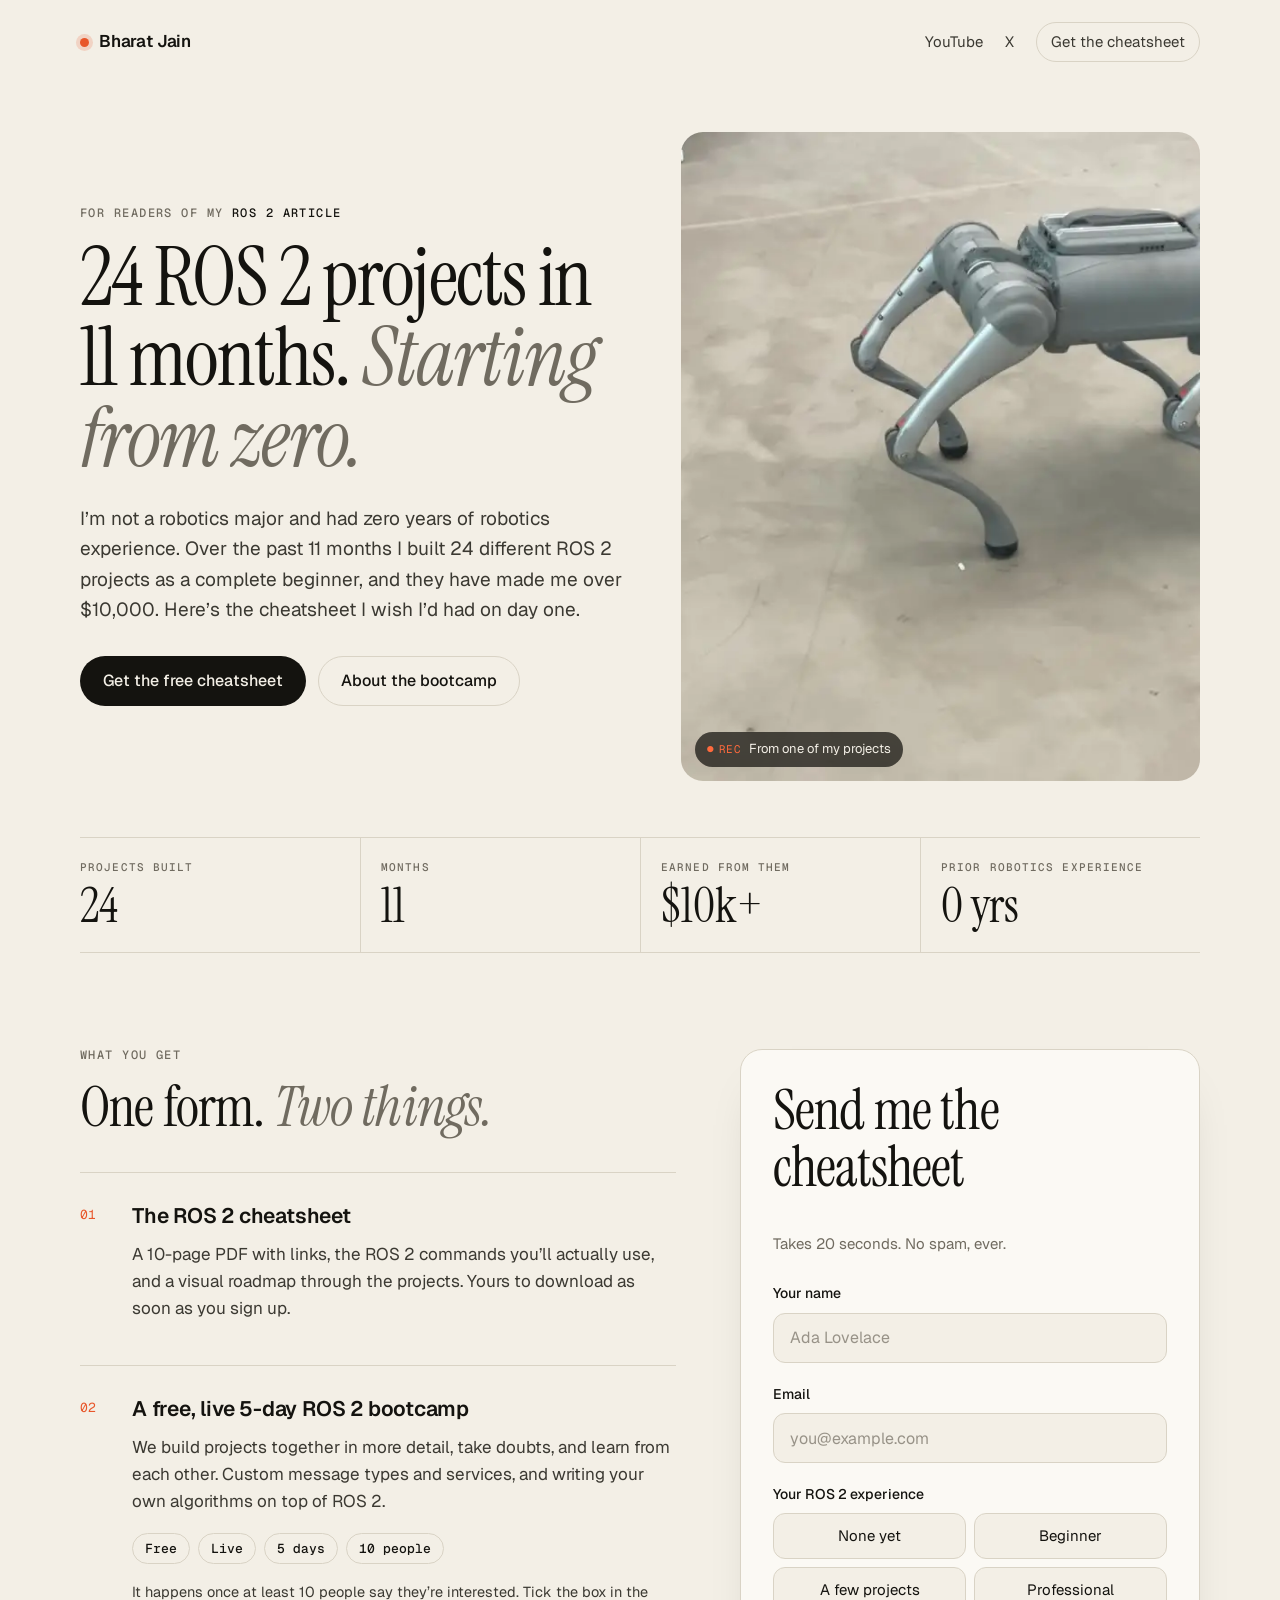
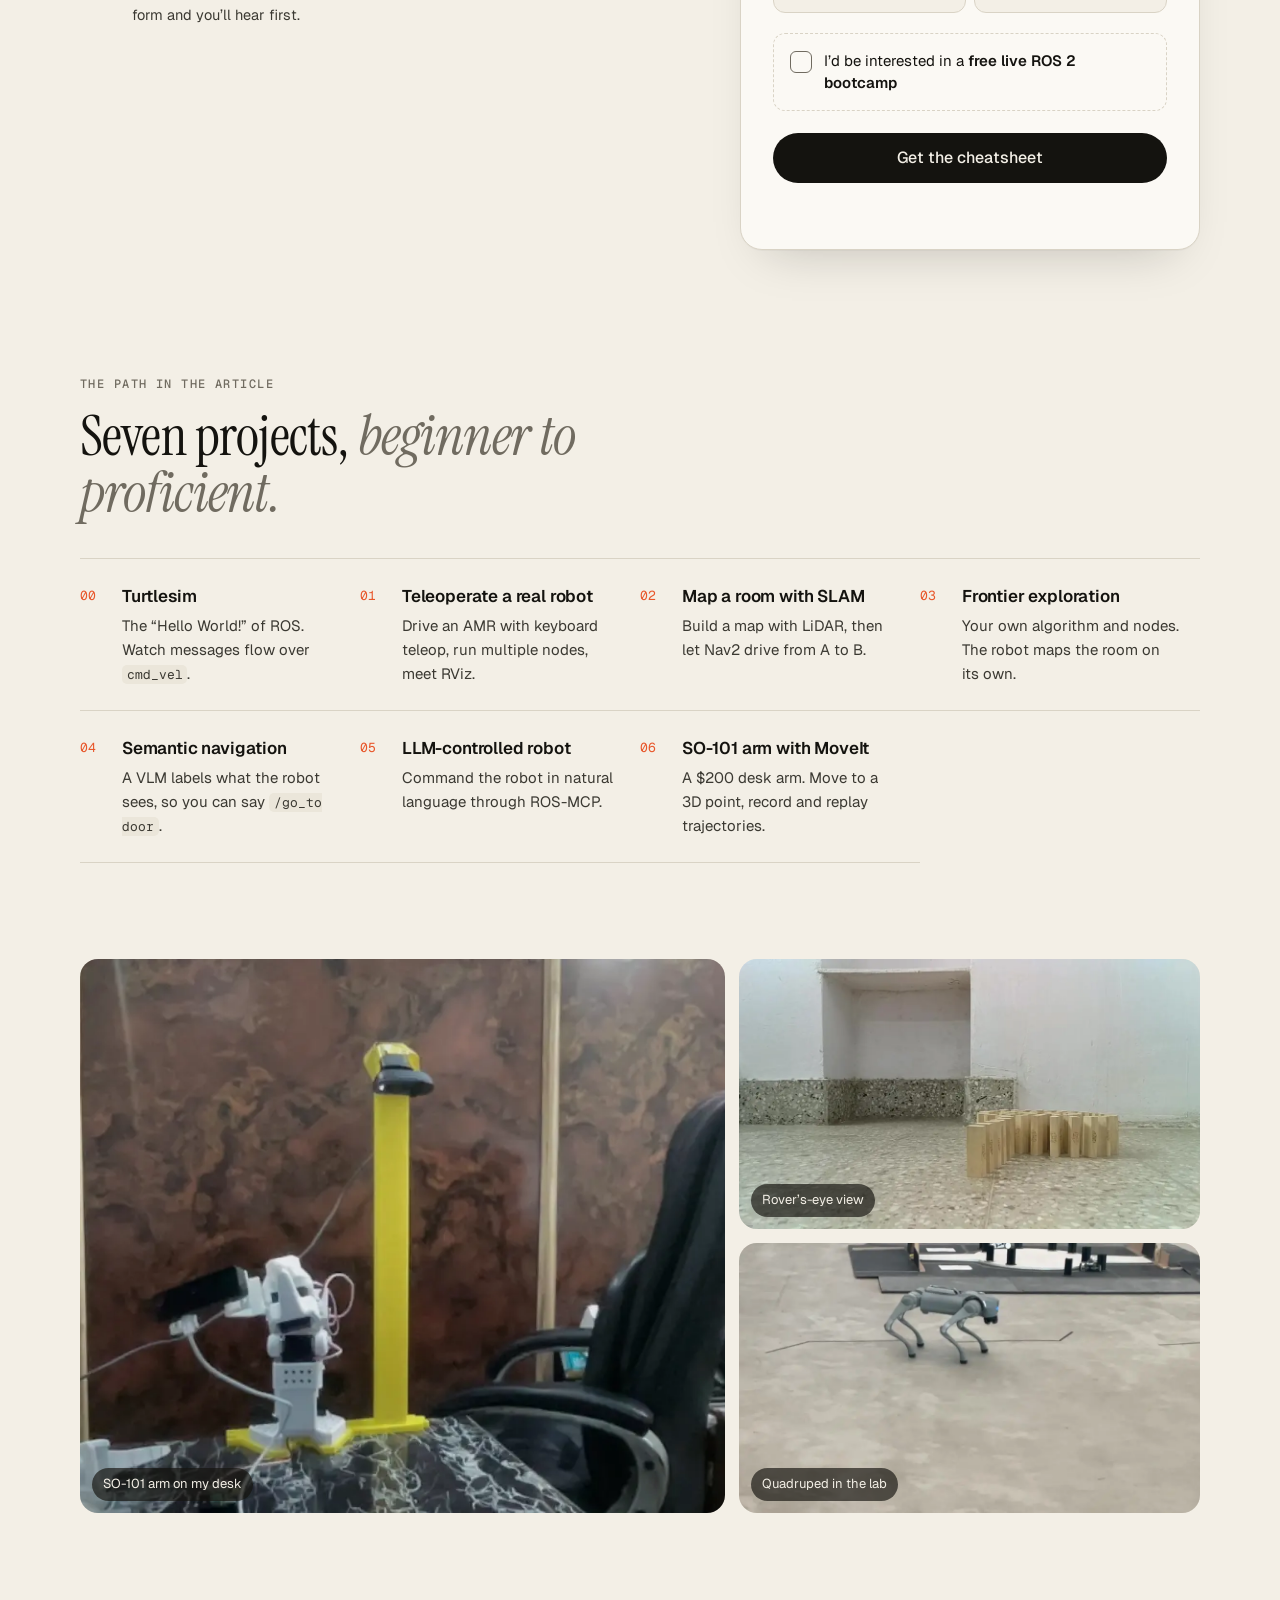
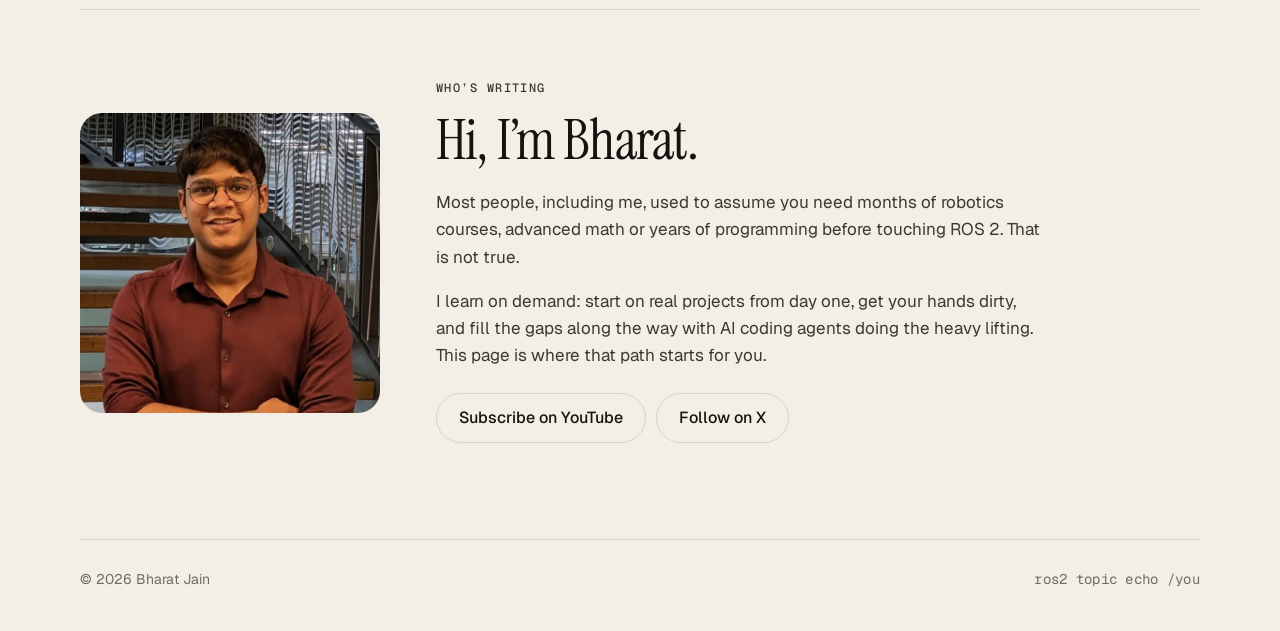
==== index.html @ 0bbcbe0a "ROS 2 landing page: cheatsheet download and bootcamp interest form Co-Authored-By: Claude Opus 5.5 (" ====
<!doctype html>
<html lang="en">
<head>
  <meta charset="utf-8">
  <meta name="viewport" content="width=device-width, initial-scale=1">
  <title>ROS 2 from Zero · Bharat Jain</title>
  <meta name="description" content="24 ROS 2 projects in 11 months, starting as a complete beginner. Get the free ROS 2 cheatsheet and join the interest list for a free, live 5-day ROS 2 bootcamp.">
  <meta name="theme-color" content="#f3efe6">
  <meta property="og:title" content="ROS 2 from Zero · Free cheatsheet and live bootcamp">
  <meta property="og:description" content="The ROS 2 cheatsheet with links, commands and a visual roadmap, plus a free live 5-day bootcamp for 10 people.">
  <meta property="og:image" content="assets/media/hero-poster.webp">
  <meta property="og:type" content="website">
  <meta name="twitter:card" content="summary_large_image">
  <link rel="icon" href="data:image/svg+xml,%3Csvg xmlns='http://www.w3.org/2000/svg' viewBox='0 0 32 32'%3E%3Crect width='32' height='32' rx='7' fill='%2314130f'/%3E%3Ccircle cx='10' cy='16' r='3' fill='%23e8562a'/%3E%3Ccircle cx='22' cy='10' r='3' fill='%23f3efe6'/%3E%3Ccircle cx='22' cy='22' r='3' fill='%23f3efe6'/%3E%3Cpath d='M12.6 14.6 19.4 11.4M12.6 17.4l6.8 3.2' stroke='%23f3efe6' stroke-width='1.6'/%3E%3C/svg%3E">
  <link rel="preconnect" href="https://fonts.googleapis.com">
  <link rel="preconnect" href="https://fonts.gstatic.com" crossorigin>
  <link href="https://fonts.googleapis.com/css2?family=Geist:wght@400;500;600&family=Geist+Mono:wght@400;500&family=Instrument+Serif:ital@0;1&display=swap" rel="stylesheet">
  <link rel="stylesheet" href="styles.css">
</head>
<body>
  <a class="skip" href="#form">Skip to the signup form</a>

  <header class="topbar wrap">
    <a class="brand" href="#top" aria-label="Back to top">
      <span class="brand-dot" aria-hidden="true"></span>Bharat Jain
    </a>
    <nav class="topnav" aria-label="Social">
      <!-- EDIT: replace with your YouTube channel URL -->
      <a href="https://www.youtube.com/@YOUR_CHANNEL?sub_confirmation=1" target="_blank" rel="noopener">YouTube</a>
      <a href="https://x.com/BharatJain8873" target="_blank" rel="noopener">X</a>
      <a class="topnav-cta" href="#form">Get the cheatsheet</a>
    </nav>
  </header>

  <main id="top">
    <!-- ───────────── Hero ───────────── -->
    <section class="hero wrap">
      <div class="hero-copy">
        <p class="eyebrow">For readers of my <em>ROS 2 article</em></p>
        <h1>24 ROS&nbsp;2 projects in 11&nbsp;months. <span class="ital">Starting from zero.</span></h1>
        <p class="lede">
          I’m not a robotics major and had zero years of robotics experience.
          Over the past 11 months I built 24 different ROS&nbsp;2 projects as a complete beginner,
          and they have made me over $10,000. Here’s the cheatsheet I wish I’d had on day one.
        </p>
        <div class="hero-actions">
          <a class="btn btn-primary" href="#form">Get the free cheatsheet</a>
          <a class="btn btn-ghost" href="#bootcamp">About the bootcamp</a>
        </div>
      </div>

      <figure class="hero-media">
        <video class="hero-video" autoplay muted loop playsinline preload="metadata"
               poster="assets/media/hero-poster.webp" aria-label="A quadruped robot walking across a lab floor">
          <source src="assets/media/hero-loop.mp4" type="video/mp4">
        </video>
        <figcaption><span class="mono">REC</span> From one of my projects</figcaption>
      </figure>
    </section>

    <!-- ───────────── Numbers ───────────── -->
    <section class="stats wrap" aria-label="At a glance">
      <dl>
        <div><dt>Projects built</dt><dd>24</dd></div>
        <div><dt>Months</dt><dd>11</dd></div>
        <div><dt>Earned from them</dt><dd>$10k+</dd></div>
        <div><dt>Prior robotics experience</dt><dd>0 yrs</dd></div>
      </dl>
    </section>

    <!-- ───────────── Offer + form ───────────── -->
    <section class="offer wrap" id="signup">
      <div class="offer-copy">
        <p class="eyebrow">What you get</p>
        <h2>One form. <span class="ital">Two things.</span></h2>

        <article class="perk">
          <span class="perk-num mono">01</span>
          <div>
            <h3>The ROS&nbsp;2 cheatsheet</h3>
            <p>A 10-page PDF with links, the ROS&nbsp;2 commands you’ll actually use, and a visual roadmap through the projects. Yours to download as soon as you sign up.</p>
          </div>
        </article>

        <article class="perk" id="bootcamp">
          <span class="perk-num mono">02</span>
          <div>
            <h3>A free, live 5-day ROS&nbsp;2 bootcamp</h3>
            <p>We build projects together in more detail, take doubts, and learn from each other. Custom message types and services, and writing your own algorithms on top of ROS&nbsp;2.</p>
            <ul class="facts" aria-label="Bootcamp details">
              <li>Free</li><li>Live</li><li>5 days</li><li>10 people</li>
            </ul>
            <p class="fine">It happens once at least 10 people say they’re interested. Tick the box in the form and you’ll hear first.</p>
          </div>
        </article>
      </div>

      <div class="card" id="form" aria-live="polite">
        <form id="signup-form" class="form" novalidate>
          <div class="form-head">
            <h2 class="card-title">Send me the cheatsheet</h2>
            <p class="card-sub">Takes 20 seconds. No spam, ever.</p>
          </div>

          <div class="field">
            <label for="name">Your name</label>
            <input id="name" name="name" type="text" autocomplete="name" required maxlength="100" placeholder="Ada Lovelace">
            <p class="err" id="name-err" hidden></p>
          </div>

          <div class="field">
            <label for="email">Email</label>
            <input id="email" name="email" type="email" autocomplete="email" inputmode="email" required maxlength="254" placeholder="you@example.com">
            <p class="err" id="email-err" hidden></p>
          </div>

          <fieldset class="field">
            <legend>Your ROS&nbsp;2 experience</legend>
            <div class="chips">
              <label class="chip"><input type="radio" name="experience" value="none" required><span>None yet</span></label>
              <label class="chip"><input type="radio" name="experience" value="beginner"><span>Beginner</span></label>
              <label class="chip"><input type="radio" name="experience" value="few_projects"><span>A few projects</span></label>
              <label class="chip"><input type="radio" name="experience" value="professional"><span>Professional</span></label>
            </div>
            <p class="err" id="experience-err" hidden></p>
          </fieldset>

          <label class="check">
            <input type="checkbox" name="bootcamp" id="bootcamp-check">
            <span class="box" aria-hidden="true"></span>
            <span>I’d be interested in a <strong>free live ROS&nbsp;2 bootcamp</strong></span>
          </label>

          <!-- Honeypot: humans never see this field. Bots that fill it are dropped. -->
          <div class="hp" aria-hidden="true">
            <label for="website">Website</label>
            <input id="website" name="website" type="text" tabindex="-1" autocomplete="off">
          </div>

          <button class="btn btn-primary btn-block" type="submit">
            <span class="btn-label">Get the cheatsheet</span>
            <span class="spinner" aria-hidden="true"></span>
          </button>
          <p class="form-status" id="form-status" role="status"></p>
        </form>

        <div class="success" id="success" hidden tabindex="-1">
          <p class="eyebrow">Done</p>
          <h2 class="card-title" id="success-title">You’re in.</h2>
          <p class="card-sub" id="success-text">Your cheatsheet is ready below.</p>
          <a class="btn btn-primary btn-block" href="assets/ros2-cheatsheet.pdf" download>Download the cheatsheet (PDF)</a>
          <p class="fine" id="success-bootcamp" hidden>We’ll let you know when the bootcamp happens. It runs once 10 people are in.</p>
        </div>
      </div>
    </section>

    <!-- ───────────── Roadmap ───────────── -->
    <section class="roadmap wrap" aria-labelledby="roadmap-title">
      <div class="section-head">
        <p class="eyebrow">The path in the article</p>
        <h2 id="roadmap-title">Seven projects, <span class="ital">beginner to proficient.</span></h2>
      </div>
      <ol class="steps">
        <li><span class="mono">00</span><div><h3>Turtlesim</h3><p>The “Hello World!” of ROS. Watch messages flow over <code>cmd_vel</code>.</p></div></li>
        <li><span class="mono">01</span><div><h3>Teleoperate a real robot</h3><p>Drive an AMR with keyboard teleop, run multiple nodes, meet RViz.</p></div></li>
        <li><span class="mono">02</span><div><h3>Map a room with SLAM</h3><p>Build a map with LiDAR, then let Nav2 drive from A to B.</p></div></li>
        <li><span class="mono">03</span><div><h3>Frontier exploration</h3><p>Your own algorithm and nodes. The robot maps the room on its own.</p></div></li>
        <li><span class="mono">04</span><div><h3>Semantic navigation</h3><p>A VLM labels what the robot sees, so you can say <code>/go_to door</code>.</p></div></li>
        <li><span class="mono">05</span><div><h3>LLM-controlled robot</h3><p>Command the robot in natural language through ROS-MCP.</p></div></li>
        <li><span class="mono">06</span><div><h3>SO-101 arm with MoveIt</h3><p>A $200 desk arm. Move to a 3D point, record and replay trajectories.</p></div></li>
      </ol>
    </section>

    <!-- ───────────── Gallery ───────────── -->
    <section class="gallery wrap" aria-label="From my projects">
      <figure class="g-tall">
        <img src="assets/media/so101-arm.webp" alt="An SO-101 robotic arm on a desk with a camera mounted on a yellow stand" loading="lazy" width="1000" height="667">
        <figcaption>SO-101 arm on my desk</figcaption>
      </figure>
      <figure>
        <img src="assets/media/rover-pov.webp" alt="Low camera view from a rover facing a line of wooden dominoes" loading="lazy" width="1000" height="563">
        <figcaption>Rover’s-eye view</figcaption>
      </figure>
      <figure>
        <img src="assets/media/go2-lab.webp" alt="A quadruped robot walking in a lab" loading="lazy" width="1000" height="563">
        <figcaption>Quadruped in the lab</figcaption>
      </figure>
    </section>

    <!-- ───────────── About ───────────── -->
    <section class="about wrap" aria-labelledby="about-title">
      <img class="about-photo" src="assets/media/bharat.webp" alt="Portrait of Bharat Jain" loading="lazy" width="640" height="640">
      <div>
        <p class="eyebrow">Who’s writing</p>
        <h2 id="about-title">Hi, I’m Bharat.</h2>
        <p>Most people, including me, used to assume you need months of robotics courses, advanced math or years of programming before touching ROS&nbsp;2. That is not true.</p>
        <p>I learn on demand: start on real projects from day one, get your hands dirty, and fill the gaps along the way with AI coding agents doing the heavy lifting. This page is where that path starts for you.</p>
        <div class="about-links">
          <a class="btn btn-ghost" href="https://www.youtube.com/@YOUR_CHANNEL?sub_confirmation=1" target="_blank" rel="noopener">Subscribe on YouTube</a>
          <a class="btn btn-ghost" href="https://x.com/BharatJain8873" target="_blank" rel="noopener">Follow on X</a>
        </div>
      </div>
    </section>
  </main>

  <footer class="footer wrap">
    <p>© <span id="year">2026</span> Bharat Jain</p>
    <p class="mono">ros2 topic echo /you</p>
  </footer>

  <script src="config.js"></script>
  <script src="app.js" defer></script>
</body>
</html>
---- styles.css ----
/* ROS 2 from Zero — landing page styles. Edit colours in :root. */
:root {
  --paper: #f3efe6;
  --paper-2: #ebe6da;
  --card: #fbf9f4;
  --ink: #14130f;
  --ink-2: #3b3932;
  --muted: #706b60;
  --rule: #d9d3c5;
  --accent: #e8562a;
  --accent-ink: #ffffff;
  --ok: #2f6b45;
  --bad: #b3261e;
  --radius: 14px;
  --serif: "Instrument Serif", "Iowan Old Style", Georgia, serif;
  --sans: "Geist", ui-sans-serif, system-ui, -apple-system, "Segoe UI", sans-serif;
  --mono: "Geist Mono", ui-monospace, "SF Mono", Menlo, monospace;
  color-scheme: light;
}
@media (prefers-color-scheme: dark) {
  :root {
    --paper: #12110e;
    --paper-2: #1b1a16;
    --card: #1c1b17;
    --ink: #f1ede4;
    --ink-2: #cfcabe;
    --muted: #958f82;
    --rule: #2e2c26;
    --accent: #ff6a3d;
    --accent-ink: #14130f;
    --ok: #7cc495;
    --bad: #ff8a80;
    color-scheme: dark;
  }
}

*, *::before, *::after { box-sizing: border-box; }
html { scroll-behavior: smooth; -webkit-text-size-adjust: 100%; }
@media (prefers-reduced-motion: reduce) { html { scroll-behavior: auto; } }
body {
  margin: 0;
  background: var(--paper);
  color: var(--ink);
  font: 400 17px/1.6 var(--sans);
  -webkit-font-smoothing: antialiased;
  text-rendering: optimizeLegibility;
}
img, video { display: block; max-width: 100%; }
a { color: inherit; }
h1, h2, h3 { margin: 0; font-weight: 400; }
p { margin: 0 0 1em; }
code { font: 0.86em var(--mono); background: var(--paper-2); padding: 0.1em 0.35em; border-radius: 5px; }
.mono { font-family: var(--mono); letter-spacing: 0.02em; }
.ital { font-style: italic; color: var(--muted); }

.wrap { width: min(1120px, 100% - 32px); margin-inline: auto; }
.skip { position: absolute; left: -9999px; }
.skip:focus { left: 16px; top: 16px; z-index: 10; background: var(--ink); color: var(--paper); padding: 8px 12px; border-radius: 8px; }

.eyebrow {
  font: 500 12px/1 var(--mono);
  text-transform: uppercase;
  letter-spacing: 0.12em;
  color: var(--muted);
  margin-bottom: 18px;
}
.eyebrow em { font-style: normal; color: var(--ink); }

/* Top bar */
.topbar { display: flex; align-items: center; justify-content: space-between; padding: 22px 0; }
.brand { display: inline-flex; align-items: center; gap: 10px; font-weight: 600; text-decoration: none; letter-spacing: -0.01em; }
.brand-dot { width: 9px; height: 9px; border-radius: 50%; background: var(--accent); box-shadow: 0 0 0 4px color-mix(in srgb, var(--accent) 18%, transparent); }
.topnav { display: flex; align-items: center; gap: 22px; font-size: 15px; }
.topnav a { text-decoration: none; color: var(--ink-2); }
.topnav a:hover { color: var(--ink); }
.topnav-cta { border: 1px solid var(--rule); padding: 7px 14px; border-radius: 999px; }
@media (max-width: 560px) { .topnav a:not(.topnav-cta) { display: none; } }

/* Buttons */
.btn {
  --h: 50px;
  display: inline-flex; align-items: center; justify-content: center; gap: 10px;
  height: var(--h); padding: 0 22px;
  border-radius: 999px; border: 1px solid transparent;
  font: 500 16px/1 var(--sans); text-decoration: none; cursor: pointer;
  transition: transform .15s ease, background-color .15s ease, border-color .15s ease;
}
.btn:active { transform: translateY(1px); }
.btn-primary { background: var(--ink); color: var(--paper); }
.btn-primary:hover { background: var(--accent); color: var(--accent-ink); }
.btn-ghost { border-color: var(--rule); color: var(--ink); background: transparent; }
.btn-ghost:hover { border-color: var(--ink); }
.btn-block { width: 100%; }
:focus-visible { outline: 2px solid var(--accent); outline-offset: 3px; }

/* Hero */
.hero { display: grid; grid-template-columns: 1.05fr 1fr; gap: 56px; align-items: center; padding: 48px 0 56px; }
.hero h1 { font-family: var(--serif); font-size: clamp(44px, 6.4vw, 84px); line-height: 0.98; letter-spacing: -0.02em; margin-bottom: 26px; }
.lede { font-size: 19px; color: var(--ink-2); max-width: 34em; }
.hero-actions { display: flex; flex-wrap: wrap; gap: 12px; margin-top: 30px; }
.hero-media { margin: 0; position: relative; }
.hero-video { width: 100%; aspect-ratio: 4 / 5; object-fit: cover; border-radius: 22px; background: var(--paper-2); }
.hero-media figcaption {
  position: absolute; left: 14px; bottom: 14px;
  display: inline-flex; align-items: center; gap: 8px;
  background: rgba(20, 19, 15, 0.72); color: #f3efe6;
  backdrop-filter: blur(6px); -webkit-backdrop-filter: blur(6px);
  font-size: 13px; padding: 7px 12px; border-radius: 999px;
}
.hero-media figcaption .mono { color: #ff6a3d; font-size: 11px; }
.hero-media figcaption .mono::before { content: "●"; margin-right: 5px; animation: blink 1.6s steps(2, start) infinite; }
@keyframes blink { to { visibility: hidden; } }
@media (prefers-reduced-motion: reduce) { .hero-media figcaption .mono::before { animation: none; } }

/* Stats */
.stats dl { display: grid; grid-template-columns: repeat(4, 1fr); margin: 0; border-top: 1px solid var(--rule); border-bottom: 1px solid var(--rule); }
.stats dl > div { padding: 22px 20px; border-left: 1px solid var(--rule); }
.stats dl > div:first-child { border-left: 0; padding-left: 0; }
.stats dt { font: 500 11px/1.3 var(--mono); text-transform: uppercase; letter-spacing: 0.1em; color: var(--muted); }
.stats dd { margin: 8px 0 0; font-family: var(--serif); font-size: clamp(34px, 4vw, 48px); line-height: 1; }

/* Offer */
.offer { display: grid; grid-template-columns: 1fr 460px; gap: 64px; padding: 96px 0; align-items: start; scroll-margin-top: 16px; }
.offer h2, .section-head h2, .about h2 { font-family: var(--serif); font-size: clamp(36px, 4.4vw, 56px); line-height: 1.02; letter-spacing: -0.015em; margin-bottom: 36px; }
.perk { display: grid; grid-template-columns: 44px 1fr; gap: 8px; padding: 26px 0; border-top: 1px solid var(--rule); scroll-margin-top: 24px; }
.perk-num { color: var(--accent); font-size: 13px; padding-top: 6px; }
.perk h3 { font-size: 21px; font-weight: 600; letter-spacing: -0.01em; margin-bottom: 8px; }
.perk p { color: var(--ink-2); }
.facts { display: flex; flex-wrap: wrap; gap: 8px; list-style: none; padding: 0; margin: 4px 0 16px; }
.facts li { font: 500 13px/1 var(--mono); border: 1px solid var(--rule); border-radius: 999px; padding: 8px 12px; }
.fine { font-size: 14.5px; color: var(--muted); }

/* Card + form */
.card {
  position: sticky; top: 24px; scroll-margin-top: 16px;
  background: var(--card);
  border: 1px solid var(--rule);
  border-radius: 22px;
  padding: 32px;
  box-shadow: 0 1px 0 rgba(20,19,15,.03), 0 24px 48px -28px rgba(20,19,15,.25);
}
.card-title { font-family: var(--serif); font-size: 34px; line-height: 1.05; margin-bottom: 6px; }
.card-sub { color: var(--muted); font-size: 15px; margin-bottom: 26px; }
.form .field { border: 0; margin: 0 0 20px; padding: 0; min-width: 0; }
.form label, .form legend { display: block; font-size: 14px; font-weight: 500; margin-bottom: 8px; padding: 0; }
.form input[type="text"], .form input[type="email"] {
  width: 100%; height: 50px; padding: 0 16px;
  font: 400 16px var(--sans); color: var(--ink);
  background: var(--paper); border: 1px solid var(--rule); border-radius: 12px;
  transition: border-color .15s, box-shadow .15s;
}
.form input::placeholder { color: color-mix(in srgb, var(--muted) 70%, transparent); }
.form input:focus { outline: none; border-color: var(--ink); box-shadow: 0 0 0 4px color-mix(in srgb, var(--accent) 16%, transparent); }
.form input[aria-invalid="true"] { border-color: var(--bad); }
.err { color: var(--bad); font-size: 13.5px; margin: 6px 0 0; }

.chips { display: grid; grid-template-columns: 1fr 1fr; gap: 8px; }
.chip { position: relative; margin: 0 !important; }
.chip input { position: absolute; opacity: 0; inset: 0; margin: 0; cursor: pointer; }
.chip span {
  display: flex; align-items: center; justify-content: center; height: 46px;
  border: 1px solid var(--rule); border-radius: 12px; background: var(--paper);
  font-size: 15px; font-weight: 400; transition: all .15s; cursor: pointer;
}
.chip input:hover + span { border-color: var(--muted); }
.chip input:checked + span { background: var(--ink); color: var(--paper); border-color: var(--ink); }
.chip input:focus-visible + span { outline: 2px solid var(--accent); outline-offset: 2px; }

.form .check { display: grid; grid-template-columns: 22px 1fr; gap: 12px; align-items: start; cursor: pointer; font-weight: 400; font-size: 15px; line-height: 1.45; padding: 16px; margin: 4px 0 22px; border: 1px dashed var(--rule); border-radius: 12px; }
.check input { position: absolute; opacity: 0; width: 1px; height: 1px; }
.check .box { width: 22px; height: 22px; border: 1.5px solid var(--muted); border-radius: 6px; display: grid; place-items: center; transition: all .15s; margin-top: 1px; }
.check input:checked + .box { background: var(--accent); border-color: var(--accent); }
.check input:checked + .box::after { content: ""; width: 10px; height: 6px; border-left: 2px solid #fff; border-bottom: 2px solid #fff; transform: translateY(-1px) rotate(-45deg); }
.check input:focus-visible + .box { outline: 2px solid var(--accent); outline-offset: 2px; }
.check strong { font-weight: 600; }

.hp { position: absolute !important; left: -10000px; width: 1px; height: 1px; overflow: hidden; }

.spinner { display: none; width: 16px; height: 16px; border: 2px solid currentColor; border-right-color: transparent; border-radius: 50%; animation: spin .7s linear infinite; }
.is-loading .spinner { display: inline-block; }
.is-loading { pointer-events: none; opacity: .85; }
@keyframes spin { to { transform: rotate(360deg); } }
.form-status { min-height: 1.4em; font-size: 14px; margin: 14px 0 0; color: var(--muted); text-align: center; }
.form-status.is-error { color: var(--bad); }
.form-status a { color: var(--ink); }

.success:focus { outline: none; }
.success .btn { margin: 4px 0 18px; }

/* Roadmap */
.roadmap { padding: 32px 0 96px; }
.section-head { max-width: 640px; }
.steps { list-style: none; margin: 0; padding: 0; display: grid; grid-template-columns: repeat(auto-fill, minmax(240px, 1fr)); gap: 0; border-top: 1px solid var(--rule); }
.steps li { display: grid; grid-template-columns: 36px 1fr; gap: 6px; padding: 24px 20px 24px 0; border-bottom: 1px solid var(--rule); }
.steps .mono { color: var(--accent); font-size: 13px; padding-top: 3px; }
.steps h3 { font-size: 17px; font-weight: 600; margin-bottom: 4px; letter-spacing: -0.01em; }
.steps p { font-size: 15px; color: var(--ink-2); margin: 0; }

/* Gallery */
.gallery { display: grid; grid-template-columns: 1.4fr 1fr; grid-template-rows: repeat(2, clamp(200px, 22vw, 270px)); gap: 14px; padding-bottom: 96px; }
.gallery figure { margin: 0; position: relative; overflow: hidden; border-radius: 18px; background: var(--paper-2); }
.gallery .g-tall { grid-row: span 2; }
.gallery img { position: absolute; inset: 0; width: 100%; height: 100%; object-fit: cover; }
.gallery figcaption { position: absolute; left: 12px; bottom: 12px; font-size: 13px; color: #f3efe6; background: rgba(20,19,15,.66); padding: 6px 11px; border-radius: 999px; }

/* About */
.about { display: grid; grid-template-columns: 300px 1fr; gap: 56px; align-items: center; padding: 72px 0 96px; border-top: 1px solid var(--rule); }
.about-photo { width: 100%; height: auto; aspect-ratio: 1; object-fit: cover; border-radius: 22px; filter: saturate(.9); }
.about h2 { margin-bottom: 20px; }
.about p { color: var(--ink-2); max-width: 36em; }
.about-links { display: flex; flex-wrap: wrap; gap: 10px; margin-top: 24px; }

.footer { display: flex; justify-content: space-between; gap: 16px; padding: 28px 0 40px; border-top: 1px solid var(--rule); color: var(--muted); font-size: 14px; }
.footer p { margin: 0; }

/* Responsive */
@media (max-width: 960px) {
  .hero { grid-template-columns: 1fr; gap: 36px; padding-top: 20px; }
  .hero-video { aspect-ratio: 16 / 10; }
  .offer { grid-template-columns: 1fr; gap: 40px; padding: 72px 0; }
  .card { position: static; }
  .about { grid-template-columns: 1fr; gap: 28px; }
  .about-photo { max-width: 240px; }
}
@media (max-width: 640px) {
  body { font-size: 16px; }
  .lede { font-size: 17px; }
  .stats dl { grid-template-columns: 1fr 1fr; }
  .stats dl > div { padding: 18px 0 18px 16px; }
  .stats dl > div:nth-child(odd) { border-left: 0; padding-left: 0; }
  .stats dl > div:nth-child(-n+2) { border-bottom: 1px solid var(--rule); }
  .card { padding: 24px 20px; border-radius: 18px; }
  .gallery { grid-template-columns: 1fr; grid-template-rows: none; grid-auto-rows: 220px; }
  .gallery .g-tall { grid-row: auto; }
  .hero-actions .btn { flex: 1 1 auto; }
}
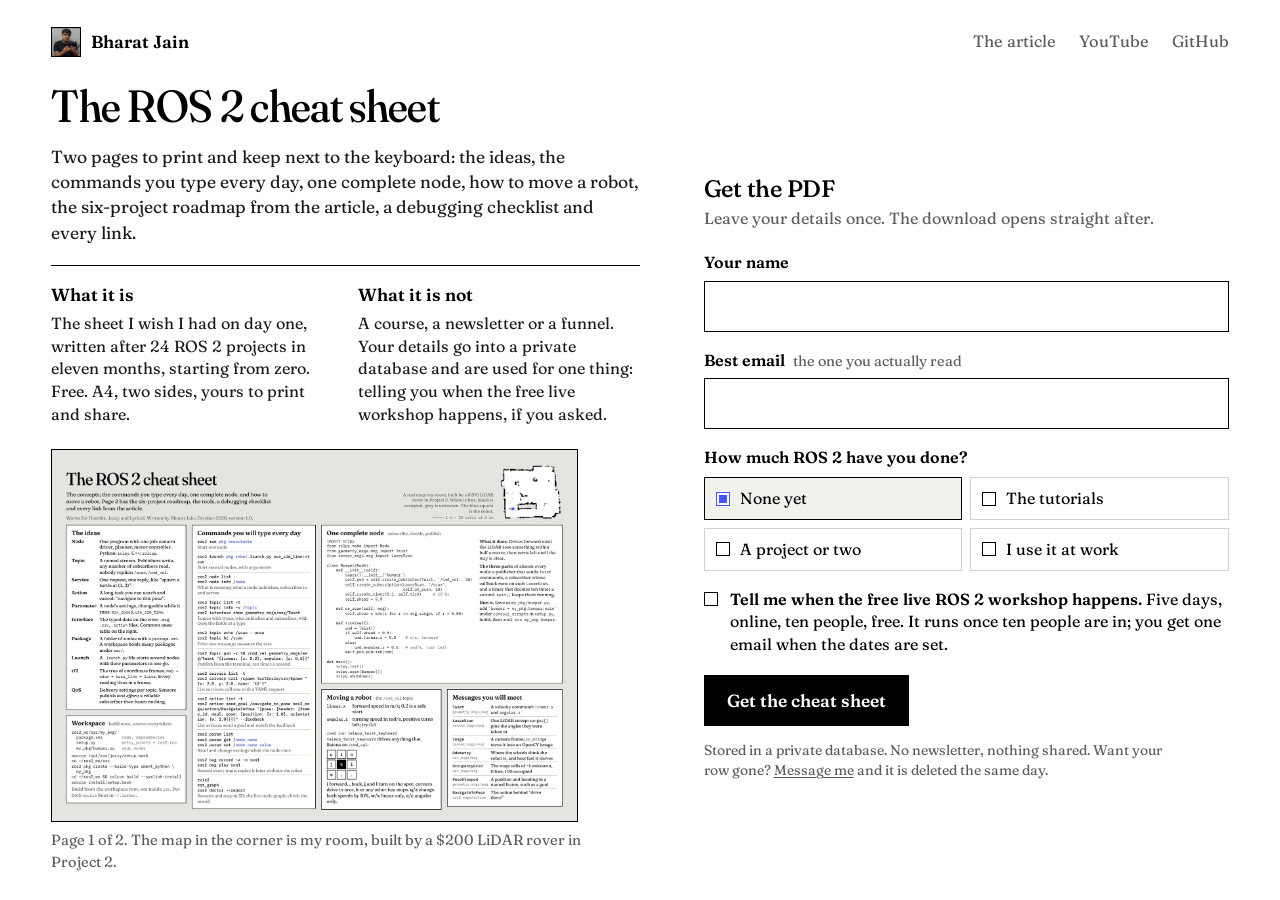
==== commit 848fe2dd: "Rebuild the landing page as one white screen with the form No sections to scroll through: what the s" ====
--- a/index.html
+++ b/index.html
@@ -1,214 +1,106 @@
 <!doctype html>
 <html lang="en">
 <head>
-  <meta charset="utf-8">
-  <meta name="viewport" content="width=device-width, initial-scale=1">
-  <title>ROS 2 from Zero · Bharat Jain</title>
-  <meta name="description" content="24 ROS 2 projects in 11 months, starting as a complete beginner. Get the free ROS 2 cheatsheet and join the interest list for a free, live 5-day ROS 2 bootcamp.">
-  <meta name="theme-color" content="#f3efe6">
-  <meta property="og:title" content="ROS 2 from Zero · Free cheatsheet and live bootcamp">
-  <meta property="og:description" content="The ROS 2 cheatsheet with links, commands and a visual roadmap, plus a free live 5-day bootcamp for 10 people.">
-  <meta property="og:image" content="assets/media/hero-poster.webp">
-  <meta property="og:type" content="website">
-  <meta name="twitter:card" content="summary_large_image">
-  <link rel="icon" href="data:image/svg+xml,%3Csvg xmlns='http://www.w3.org/2000/svg' viewBox='0 0 32 32'%3E%3Crect width='32' height='32' rx='7' fill='%2314130f'/%3E%3Ccircle cx='10' cy='16' r='3' fill='%23e8562a'/%3E%3Ccircle cx='22' cy='10' r='3' fill='%23f3efe6'/%3E%3Ccircle cx='22' cy='22' r='3' fill='%23f3efe6'/%3E%3Cpath d='M12.6 14.6 19.4 11.4M12.6 17.4l6.8 3.2' stroke='%23f3efe6' stroke-width='1.6'/%3E%3C/svg%3E">
-  <link rel="preconnect" href="https://fonts.googleapis.com">
-  <link rel="preconnect" href="https://fonts.gstatic.com" crossorigin>
-  <link href="https://fonts.googleapis.com/css2?family=Geist:wght@400;500;600&family=Geist+Mono:wght@400;500&family=Instrument+Serif:ital@0;1&display=swap" rel="stylesheet">
-  <link rel="stylesheet" href="styles.css">
+<meta charset="utf-8">
+<meta name="viewport" content="width=device-width, initial-scale=1">
+<title>The ROS 2 cheat sheet</title>
+<meta name="description" content="A two-page, printable ROS 2 cheat sheet by Bharat Jain: the ideas, the everyday commands, one complete node, how to move a robot, the six-project roadmap and every link from the article. Free. Leave your name and email, download it straight away, and tick a box if you want to hear about the free live workshop.">
+<meta property="og:title" content="The ROS 2 cheat sheet">
+<meta property="og:description" content="Two printable pages with everything you need to start building robots with ROS 2. Free, by Bharat Jain.">
+<meta property="og:image" content="https://ros2-projects-landing.vercel.app/assets/cheatsheet-p1.jpg">
+<meta property="og:type" content="website">
+<meta name="twitter:card" content="summary_large_image">
+<meta name="theme-color" content="#ffffff">
+<link rel="icon" href="data:image/svg+xml,%3Csvg xmlns='http://www.w3.org/2000/svg' viewBox='0 0 16 16'%3E%3Crect width='16' height='16' fill='%234556ff'/%3E%3C/svg%3E">
+<link rel="preload" href="fonts/Fraunces.woff" as="font" type="font/woff" crossorigin>
+<link rel="stylesheet" href="styles.css">
 </head>
 <body>
-  <a class="skip" href="#form">Skip to the signup form</a>
 
-  <header class="topbar wrap">
-    <a class="brand" href="#top" aria-label="Back to top">
-      <span class="brand-dot" aria-hidden="true"></span>Bharat Jain
+<main class="screen">
+  <header class="top">
+    <a class="who" href="https://x.com/BharatJain8873" data-link="x">
+      <img src="assets/bharat.jpg" alt="" width="32" height="32">
+      <span>Bharat Jain</span>
     </a>
-    <nav class="topnav" aria-label="Social">
-      <!-- EDIT: replace with your YouTube channel URL -->
-      <a href="https://www.youtube.com/@YOUR_CHANNEL?sub_confirmation=1" target="_blank" rel="noopener">YouTube</a>
-      <a href="https://x.com/BharatJain8873" target="_blank" rel="noopener">X</a>
-      <a class="topnav-cta" href="#form">Get the cheatsheet</a>
+    <nav aria-label="Links">
+      <a href="https://x.com/BharatJain8873" data-link="article">The article</a>
+      <a href="https://www.youtube.com/" data-link="youtube">YouTube</a>
+      <a href="https://github.com/itsbharatj" data-link="github">GitHub</a>
     </nav>
   </header>
 
-  <main id="top">
-    <!-- ───────────── Hero ───────────── -->
-    <section class="hero wrap">
-      <div class="hero-copy">
-        <p class="eyebrow">For readers of my <em>ROS 2 article</em></p>
-        <h1>24 ROS&nbsp;2 projects in 11&nbsp;months. <span class="ital">Starting from zero.</span></h1>
-        <p class="lede">
-          I’m not a robotics major and had zero years of robotics experience.
-          Over the past 11 months I built 24 different ROS&nbsp;2 projects as a complete beginner,
-          and they have made me over $10,000. Here’s the cheatsheet I wish I’d had on day one.
-        </p>
-        <div class="hero-actions">
-          <a class="btn btn-primary" href="#form">Get the free cheatsheet</a>
-          <a class="btn btn-ghost" href="#bootcamp">About the bootcamp</a>
+  <section class="say">
+    <h1>The ROS 2 cheat sheet</h1>
+    <p class="lead">Two pages to print and keep next to the keyboard: the ideas, the commands you type every day, one complete node, how to move a robot, the six-project roadmap from the article, a debugging checklist and every link.</p>
+
+    <dl class="honest">
+      <div>
+        <dt>What it is</dt>
+        <dd>The sheet I wish I had on day one, written after 24 ROS&nbsp;2 projects in eleven months, starting from zero. Free. A4, two sides, yours to print and share.</dd>
+      </div>
+      <div>
+        <dt>What it is not</dt>
+        <dd>A course, a newsletter or a funnel. Your details go into a private database and are used for one thing: telling you when the free live workshop happens, if you asked.</dd>
+      </div>
+    </dl>
+
+    <figure class="sheet">
+      <a href="assets/cheatsheet-p1.jpg" target="_blank" rel="noopener" title="Open page 1 at full size">
+        <img src="assets/cheatsheet-p1.jpg" alt="Page one of the cheat sheet: the ideas, the everyday commands, one complete node, moving a robot, and the messages you will meet." width="1600" height="1131">
+      </a>
+      <figcaption>Page 1 of 2. The map in the corner is my room, built by a $200 LiDAR rover in Project&nbsp;2.</figcaption>
+    </figure>
+  </section>
+
+  <section class="ask" aria-live="polite">
+    <form id="signup" novalidate>
+      <h2>Get the PDF</h2>
+      <p class="hint">Leave your details once. The download opens straight after.</p>
+
+      <label class="field">
+        <span class="label">Your name</span>
+        <input name="name" type="text" autocomplete="name" required maxlength="80">
+      </label>
+
+      <label class="field">
+        <span class="label">Best email <small>the one you actually read</small></span>
+        <input name="email" type="email" autocomplete="email" inputmode="email" required maxlength="254">
+      </label>
+
+      <fieldset class="field">
+        <legend class="label">How much ROS&nbsp;2 have you done?</legend>
+        <div class="choices">
+          <label><input type="radio" name="experience" value="new" checked><span>None yet</span></label>
+          <label><input type="radio" name="experience" value="tutorials"><span>The tutorials</span></label>
+          <label><input type="radio" name="experience" value="project"><span>A project or two</span></label>
+          <label><input type="radio" name="experience" value="work"><span>I use it at work</span></label>
         </div>
-      </div>
+      </fieldset>
 
-      <figure class="hero-media">
-        <video class="hero-video" autoplay muted loop playsinline preload="metadata"
-               poster="assets/media/hero-poster.webp" aria-label="A quadruped robot walking across a lab floor">
-          <source src="assets/media/hero-loop.mp4" type="video/mp4">
-        </video>
-        <figcaption><span class="mono">REC</span> From one of my projects</figcaption>
-      </figure>
-    </section>
+      <label class="check">
+        <input type="checkbox" name="workshop" value="yes">
+        <span><b>Tell me when the free live ROS&nbsp;2 workshop happens.</b> Five days, online, ten people, free. It runs once ten people are in; you get one email when the dates are set.</span>
+      </label>
 
-    <!-- ───────────── Numbers ───────────── -->
-    <section class="stats wrap" aria-label="At a glance">
-      <dl>
-        <div><dt>Projects built</dt><dd>24</dd></div>
-        <div><dt>Months</dt><dd>11</dd></div>
-        <div><dt>Earned from them</dt><dd>$10k+</dd></div>
-        <div><dt>Prior robotics experience</dt><dd>0 yrs</dd></div>
-      </dl>
-    </section>
+      <!-- bots fill this in; people never see it -->
+      <div class="hp" aria-hidden="true"><label>Website <input name="website" type="text" tabindex="-1" autocomplete="off"></label></div>
 
-    <!-- ───────────── Offer + form ───────────── -->
-    <section class="offer wrap" id="signup">
-      <div class="offer-copy">
-        <p class="eyebrow">What you get</p>
-        <h2>One form. <span class="ital">Two things.</span></h2>
+      <p class="error" id="form-error" role="alert" hidden></p>
+      <button type="submit" id="submit">Get the cheat sheet</button>
+      <p class="fine">Stored in a private database. No newsletter, nothing shared. Want your row gone? <a href="https://x.com/BharatJain8873" data-link="x">Message me</a> and it is deleted the same day.</p>
+    </form>
 
-        <article class="perk">
-          <span class="perk-num mono">01</span>
-          <div>
-            <h3>The ROS&nbsp;2 cheatsheet</h3>
-            <p>A 10-page PDF with links, the ROS&nbsp;2 commands you’ll actually use, and a visual roadmap through the projects. Yours to download as soon as you sign up.</p>
-          </div>
-        </article>
+    <div id="done" class="done" hidden tabindex="-1">
+      <h2 id="done-title">Thanks. Here is your sheet.</h2>
+      <p id="done-note">Print it double-sided, landscape, and keep it next to the keyboard.</p>
+      <a id="download" class="button" href="assets/ros2-cheatsheet.pdf" download="ros2-cheatsheet.pdf">Download the PDF</a>
+      <p class="fine" id="done-fine"></p>
+    </div>
+  </section>
+</main>
 
-        <article class="perk" id="bootcamp">
-          <span class="perk-num mono">02</span>
-          <div>
-            <h3>A free, live 5-day ROS&nbsp;2 bootcamp</h3>
-            <p>We build projects together in more detail, take doubts, and learn from each other. Custom message types and services, and writing your own algorithms on top of ROS&nbsp;2.</p>
-            <ul class="facts" aria-label="Bootcamp details">
-              <li>Free</li><li>Live</li><li>5 days</li><li>10 people</li>
-            </ul>
-            <p class="fine">It happens once at least 10 people say they’re interested. Tick the box in the form and you’ll hear first.</p>
-          </div>
-        </article>
-      </div>
-
-      <div class="card" id="form" aria-live="polite">
-        <form id="signup-form" class="form" novalidate>
-          <div class="form-head">
-            <h2 class="card-title">Send me the cheatsheet</h2>
-            <p class="card-sub">Takes 20 seconds. No spam, ever.</p>
-          </div>
-
-          <div class="field">
-            <label for="name">Your name</label>
-            <input id="name" name="name" type="text" autocomplete="name" required maxlength="100" placeholder="Ada Lovelace">
-            <p class="err" id="name-err" hidden></p>
-          </div>
-
-          <div class="field">
-            <label for="email">Email</label>
-            <input id="email" name="email" type="email" autocomplete="email" inputmode="email" required maxlength="254" placeholder="you@example.com">
-            <p class="err" id="email-err" hidden></p>
-          </div>
-
-          <fieldset class="field">
-            <legend>Your ROS&nbsp;2 experience</legend>
-            <div class="chips">
-              <label class="chip"><input type="radio" name="experience" value="none" required><span>None yet</span></label>
-              <label class="chip"><input type="radio" name="experience" value="beginner"><span>Beginner</span></label>
-              <label class="chip"><input type="radio" name="experience" value="few_projects"><span>A few projects</span></label>
-              <label class="chip"><input type="radio" name="experience" value="professional"><span>Professional</span></label>
-            </div>
-            <p class="err" id="experience-err" hidden></p>
-          </fieldset>
-
-          <label class="check">
-            <input type="checkbox" name="bootcamp" id="bootcamp-check">
-            <span class="box" aria-hidden="true"></span>
-            <span>I’d be interested in a <strong>free live ROS&nbsp;2 bootcamp</strong></span>
-          </label>
-
-          <!-- Honeypot: humans never see this field. Bots that fill it are dropped. -->
-          <div class="hp" aria-hidden="true">
-            <label for="website">Website</label>
-            <input id="website" name="website" type="text" tabindex="-1" autocomplete="off">
-          </div>
-
-          <button class="btn btn-primary btn-block" type="submit">
-            <span class="btn-label">Get the cheatsheet</span>
-            <span class="spinner" aria-hidden="true"></span>
-          </button>
-          <p class="form-status" id="form-status" role="status"></p>
-        </form>
-
-        <div class="success" id="success" hidden tabindex="-1">
-          <p class="eyebrow">Done</p>
-          <h2 class="card-title" id="success-title">You’re in.</h2>
-          <p class="card-sub" id="success-text">Your cheatsheet is ready below.</p>
-          <a class="btn btn-primary btn-block" href="assets/ros2-cheatsheet.pdf" download>Download the cheatsheet (PDF)</a>
-          <p class="fine" id="success-bootcamp" hidden>We’ll let you know when the bootcamp happens. It runs once 10 people are in.</p>
-        </div>
-      </div>
-    </section>
-
-    <!-- ───────────── Roadmap ───────────── -->
-    <section class="roadmap wrap" aria-labelledby="roadmap-title">
-      <div class="section-head">
-        <p class="eyebrow">The path in the article</p>
-        <h2 id="roadmap-title">Seven projects, <span class="ital">beginner to proficient.</span></h2>
-      </div>
-      <ol class="steps">
-        <li><span class="mono">00</span><div><h3>Turtlesim</h3><p>The “Hello World!” of ROS. Watch messages flow over <code>cmd_vel</code>.</p></div></li>
-        <li><span class="mono">01</span><div><h3>Teleoperate a real robot</h3><p>Drive an AMR with keyboard teleop, run multiple nodes, meet RViz.</p></div></li>
-        <li><span class="mono">02</span><div><h3>Map a room with SLAM</h3><p>Build a map with LiDAR, then let Nav2 drive from A to B.</p></div></li>
-        <li><span class="mono">03</span><div><h3>Frontier exploration</h3><p>Your own algorithm and nodes. The robot maps the room on its own.</p></div></li>
-        <li><span class="mono">04</span><div><h3>Semantic navigation</h3><p>A VLM labels what the robot sees, so you can say <code>/go_to door</code>.</p></div></li>
-        <li><span class="mono">05</span><div><h3>LLM-controlled robot</h3><p>Command the robot in natural language through ROS-MCP.</p></div></li>
-        <li><span class="mono">06</span><div><h3>SO-101 arm with MoveIt</h3><p>A $200 desk arm. Move to a 3D point, record and replay trajectories.</p></div></li>
-      </ol>
-    </section>
-
-    <!-- ───────────── Gallery ───────────── -->
-    <section class="gallery wrap" aria-label="From my projects">
-      <figure class="g-tall">
-        <img src="assets/media/so101-arm.webp" alt="An SO-101 robotic arm on a desk with a camera mounted on a yellow stand" loading="lazy" width="1000" height="667">
-        <figcaption>SO-101 arm on my desk</figcaption>
-      </figure>
-      <figure>
-        <img src="assets/media/rover-pov.webp" alt="Low camera view from a rover facing a line of wooden dominoes" loading="lazy" width="1000" height="563">
-        <figcaption>Rover’s-eye view</figcaption>
-      </figure>
-      <figure>
-        <img src="assets/media/go2-lab.webp" alt="A quadruped robot walking in a lab" loading="lazy" width="1000" height="563">
-        <figcaption>Quadruped in the lab</figcaption>
-      </figure>
-    </section>
-
-    <!-- ───────────── About ───────────── -->
-    <section class="about wrap" aria-labelledby="about-title">
-      <img class="about-photo" src="assets/media/bharat.webp" alt="Portrait of Bharat Jain" loading="lazy" width="640" height="640">
-      <div>
-        <p class="eyebrow">Who’s writing</p>
-        <h2 id="about-title">Hi, I’m Bharat.</h2>
-        <p>Most people, including me, used to assume you need months of robotics courses, advanced math or years of programming before touching ROS&nbsp;2. That is not true.</p>
-        <p>I learn on demand: start on real projects from day one, get your hands dirty, and fill the gaps along the way with AI coding agents doing the heavy lifting. This page is where that path starts for you.</p>
-        <div class="about-links">
-          <a class="btn btn-ghost" href="https://www.youtube.com/@YOUR_CHANNEL?sub_confirmation=1" target="_blank" rel="noopener">Subscribe on YouTube</a>
-          <a class="btn btn-ghost" href="https://x.com/BharatJain8873" target="_blank" rel="noopener">Follow on X</a>
-        </div>
-      </div>
-    </section>
-  </main>
-
-  <footer class="footer wrap">
-    <p>© <span id="year">2026</span> Bharat Jain</p>
-    <p class="mono">ros2 topic echo /you</p>
-  </footer>
-
-  <script src="config.js"></script>
-  <script src="app.js" defer></script>
+<script src="config.js"></script>
+<script src="app.js"></script>
 </body>
 </html>
--- a/styles.css
+++ b/styles.css
@@ -1,236 +1,112 @@
-/* ROS 2 from Zero — landing page styles. Edit colours in :root. */
-:root {
-  --paper: #f3efe6;
-  --paper-2: #ebe6da;
-  --card: #fbf9f4;
-  --ink: #14130f;
-  --ink-2: #3b3932;
-  --muted: #706b60;
-  --rule: #d9d3c5;
-  --accent: #e8562a;
-  --accent-ink: #ffffff;
-  --ok: #2f6b45;
-  --bad: #b3261e;
-  --radius: 14px;
-  --serif: "Instrument Serif", "Iowan Old Style", Georgia, serif;
-  --sans: "Geist", ui-sans-serif, system-ui, -apple-system, "Segoe UI", sans-serif;
-  --mono: "Geist Mono", ui-monospace, "SF Mono", Menlo, monospace;
-  color-scheme: light;
+/* The ROS 2 cheat sheet, landing page.
+   One white screen, one form. Type: Fraunces (the sheet adds IBM Plex Mono). One accent: turtlesim blue.
+   Colours and sizes live in :root. The desktop layout is fixed to the viewport (no scrolling);
+   phones and short windows fall back to a normal scrolling column, see the media queries at the end. */
+
+@font-face{font-family:"Fraunces";src:url(fonts/Fraunces.woff) format("woff");font-weight:100 900;font-style:normal;font-display:swap}
+
+:root{
+  --paper:#ffffff;
+  --ink:#000000;
+  --mute:#5c5c58;
+  --rule:#d2d2cd;
+  --soft:#f1f1ee;
+  --blue:#4556ff;
+  --blue-deep:#2d3bd1;
+  --red:#b3261e;
+  --gutter:clamp(24px, 4vw, 72px);
+  --vpad:clamp(18px, 3vh, 36px);
 }
-@media (prefers-color-scheme: dark) {
-  :root {
-    --paper: #12110e;
-    --paper-2: #1b1a16;
-    --card: #1c1b17;
-    --ink: #f1ede4;
-    --ink-2: #cfcabe;
-    --muted: #958f82;
-    --rule: #2e2c26;
-    --accent: #ff6a3d;
-    --accent-ink: #14130f;
-    --ok: #7cc495;
-    --bad: #ff8a80;
-    color-scheme: dark;
-  }
+*{box-sizing:border-box;margin:0;padding:0}
+html,body{height:100%}
+html{background:var(--paper);-webkit-text-size-adjust:100%}
+body{font-family:"Fraunces",Georgia,"Times New Roman",serif;font-optical-sizing:auto;color:var(--ink);background:var(--paper);font-size:clamp(15px, 0.95vw + 0.6vh, 17.5px);line-height:1.45;-webkit-font-smoothing:antialiased;font-feature-settings:"lnum" 1;overflow:hidden}
+a{color:inherit;text-decoration:underline;text-decoration-thickness:1px;text-underline-offset:.15em}
+a:hover{color:var(--blue-deep)}
+:focus-visible{outline:2px solid var(--blue);outline-offset:3px}
+img{display:block;max-width:100%;height:auto}
+b{font-weight:600}
+small{font-weight:400;color:var(--mute)}
+
+/* ---- the screen: header row, then two columns that share the rest ---- */
+.screen{height:100dvh;display:grid;grid-template-columns:minmax(0,1.12fr) minmax(0,1fr);grid-template-rows:auto minmax(0,1fr);column-gap:clamp(32px, 5vw, 96px);row-gap:clamp(16px, 3vh, 40px);padding:var(--vpad) var(--gutter)}
+
+.top{grid-column:1 / -1;display:flex;justify-content:space-between;align-items:center;gap:24px}
+.who{display:inline-flex;align-items:center;gap:10px;text-decoration:none;font-weight:600;font-size:1em}
+.who img{width:30px;height:30px;object-fit:cover;border:1px solid var(--ink)}
+.who:hover{color:inherit}
+.who:hover span{text-decoration:underline}
+.top nav{display:flex;gap:clamp(14px, 1.8vw, 26px)}
+.top nav a{font-size:.94em;text-decoration:none;color:var(--mute)}
+.top nav a:hover{color:var(--ink);text-decoration:underline}
+
+/* ---- left: what it is, what it is not, the sheet ---- */
+.say{display:flex;flex-direction:column;min-height:0}
+h1{font-size:clamp(34px, 2.4vw + 1.6vh, 56px);font-weight:500;letter-spacing:-.015em;line-height:1;font-variation-settings:"opsz" 144;margin-bottom:clamp(10px, 1.6vh, 18px)}
+.lead{max-width:36em;color:#1c1c1a}
+.honest{display:grid;grid-template-columns:1fr 1fr;gap:clamp(12px, 2vh, 20px) clamp(16px, 2vw, 28px);margin-top:clamp(12px, 2.2vh, 24px);padding-top:clamp(10px, 1.8vh, 18px);border-top:1px solid var(--ink)}
+.honest dt{font-weight:600;margin-bottom:.25em}
+.honest dd{font-size:.92em;line-height:1.42;color:#1c1c1a}
+.sheet{flex:1 1 auto;min-height:0;display:flex;flex-direction:column;margin-top:clamp(14px, 2.6vh, 28px)}
+.sheet a{flex:1 1 auto;min-height:0;display:block;text-decoration:none}
+.sheet img{height:100%;width:auto;max-width:100%;object-fit:contain;object-position:left top;border:1px solid var(--ink)}
+.sheet a:hover img{border-color:var(--blue)}
+.sheet figcaption{margin-top:8px;font-size:.84em;color:var(--mute)}
+
+/* ---- right: the form ---- */
+.ask{display:flex;flex-direction:column;justify-content:center;min-height:0}
+.ask h2{font-size:clamp(22px, 1.3vw + 0.8vh, 28px);font-weight:500;letter-spacing:-.01em;line-height:1.1;margin-bottom:4px}
+.hint{color:var(--mute);font-size:.92em;margin-bottom:clamp(14px, 2.4vh, 24px)}
+.field{display:block;border:0;margin-bottom:clamp(10px, 1.9vh, 18px)}
+.label{display:block;font-weight:600;font-size:.92em;margin-bottom:6px}
+.label small{font-size:.9em;margin-left:4px}
+legend.label{margin-bottom:8px}
+input[type=text],input[type=email]{width:100%;font:inherit;font-size:1em;padding:clamp(8px, 1.3vh, 12px) 12px;border:1px solid var(--ink);border-radius:0;background:#fff;color:var(--ink);appearance:none}
+input[type=text]:focus,input[type=email]:focus{outline:2px solid var(--blue);outline-offset:0;border-color:var(--blue)}
+input[aria-invalid=true]{border-color:var(--red);outline-color:var(--red)}
+
+.choices{display:grid;grid-template-columns:1fr 1fr;gap:8px}
+.choices label{display:flex;gap:10px;align-items:center;padding:clamp(7px, 1.1vh, 10px) 11px;border:1px solid var(--rule);cursor:pointer;font-size:.92em;line-height:1.3;background:#fff}
+.choices label:hover{border-color:var(--ink)}
+.choices label:has(input:checked){border-color:var(--ink);background:var(--soft)}
+.choices input,.check input{appearance:none;width:14px;height:14px;flex:0 0 14px;border:1px solid var(--ink);background:#fff;border-radius:0;cursor:pointer;margin:0}
+.choices input:checked,.check input:checked{background:var(--blue);border-color:var(--blue);box-shadow:inset 0 0 0 2px #fff}
+.choices input:focus-visible,.check input:focus-visible{outline:2px solid var(--blue);outline-offset:2px}
+.check{display:flex;gap:12px;align-items:flex-start;margin:clamp(2px, .6vh, 6px) 0 clamp(12px, 2.2vh, 22px);cursor:pointer;font-size:.92em;line-height:1.4}
+.check input{margin-top:4px}
+.hp{position:absolute;left:-10000px;top:auto;width:1px;height:1px;overflow:hidden}
+
+button,.button{display:inline-block;font:inherit;font-size:1em;font-weight:600;padding:clamp(11px, 1.6vh, 14px) 22px;background:var(--ink);color:#fff;border:1px solid var(--ink);border-radius:0;cursor:pointer;text-decoration:none;line-height:1.2}
+button:hover,.button:hover{background:var(--blue);border-color:var(--blue);color:#fff}
+button:disabled{background:#8a8a86;border-color:#8a8a86;cursor:progress}
+.fine{color:var(--mute);font-size:.8em;line-height:1.45;margin-top:clamp(10px, 1.6vh, 14px);max-width:34em}
+.fine a{color:inherit}
+.error{color:var(--red);font-size:.92em;margin:-4px 0 12px}
+.done h2{margin-bottom:8px}
+.done p{margin-bottom:18px;max-width:34em}
+.done:focus{outline:none}
+
+/* ---- phones, narrow windows and short windows: a normal scrolling column ---- */
+@media (max-width: 880px), (max-height: 600px){
+  html,body{height:auto}
+  body{overflow:auto;font-size:16px}
+  .screen{height:auto;min-height:100dvh;display:block;padding:20px var(--gutter) 48px}
+  .top{margin-bottom:28px}
+  h1{font-size:clamp(34px, 9vw, 48px)}
+  .honest{grid-template-columns:1fr}
+  .sheet{margin:28px 0 36px;display:block}
+  .sheet a{display:block}
+  .sheet img{height:auto;width:100%}
+  .ask{display:block;max-width:34rem}
 }
-
-*, *::before, *::after { box-sizing: border-box; }
-html { scroll-behavior: smooth; -webkit-text-size-adjust: 100%; }
-@media (prefers-reduced-motion: reduce) { html { scroll-behavior: auto; } }
-body {
-  margin: 0;
-  background: var(--paper);
-  color: var(--ink);
-  font: 400 17px/1.6 var(--sans);
-  -webkit-font-smoothing: antialiased;
-  text-rendering: optimizeLegibility;
+@media (max-width: 520px){
+  .top{flex-wrap:wrap;gap:12px 16px}
+  .choices{grid-template-columns:1fr}
 }
-img, video { display: block; max-width: 100%; }
-a { color: inherit; }
-h1, h2, h3 { margin: 0; font-weight: 400; }
-p { margin: 0 0 1em; }
-code { font: 0.86em var(--mono); background: var(--paper-2); padding: 0.1em 0.35em; border-radius: 5px; }
-.mono { font-family: var(--mono); letter-spacing: 0.02em; }
-.ital { font-style: italic; color: var(--muted); }
-
-.wrap { width: min(1120px, 100% - 32px); margin-inline: auto; }
-.skip { position: absolute; left: -9999px; }
-.skip:focus { left: 16px; top: 16px; z-index: 10; background: var(--ink); color: var(--paper); padding: 8px 12px; border-radius: 8px; }
-
-.eyebrow {
-  font: 500 12px/1 var(--mono);
-  text-transform: uppercase;
-  letter-spacing: 0.12em;
-  color: var(--muted);
-  margin-bottom: 18px;
+@media (prefers-reduced-motion: reduce){
+  *{scroll-behavior:auto !important}
 }
-.eyebrow em { font-style: normal; color: var(--ink); }
-
-/* Top bar */
-.topbar { display: flex; align-items: center; justify-content: space-between; padding: 22px 0; }
-.brand { display: inline-flex; align-items: center; gap: 10px; font-weight: 600; text-decoration: none; letter-spacing: -0.01em; }
-.brand-dot { width: 9px; height: 9px; border-radius: 50%; background: var(--accent); box-shadow: 0 0 0 4px color-mix(in srgb, var(--accent) 18%, transparent); }
-.topnav { display: flex; align-items: center; gap: 22px; font-size: 15px; }
-.topnav a { text-decoration: none; color: var(--ink-2); }
-.topnav a:hover { color: var(--ink); }
-.topnav-cta { border: 1px solid var(--rule); padding: 7px 14px; border-radius: 999px; }
-@media (max-width: 560px) { .topnav a:not(.topnav-cta) { display: none; } }
-
-/* Buttons */
-.btn {
-  --h: 50px;
-  display: inline-flex; align-items: center; justify-content: center; gap: 10px;
-  height: var(--h); padding: 0 22px;
-  border-radius: 999px; border: 1px solid transparent;
-  font: 500 16px/1 var(--sans); text-decoration: none; cursor: pointer;
-  transition: transform .15s ease, background-color .15s ease, border-color .15s ease;
+@media print{
+  body{overflow:visible}
+  .ask,.top nav{display:none}
 }
-.btn:active { transform: translateY(1px); }
-.btn-primary { background: var(--ink); color: var(--paper); }
-.btn-primary:hover { background: var(--accent); color: var(--accent-ink); }
-.btn-ghost { border-color: var(--rule); color: var(--ink); background: transparent; }
-.btn-ghost:hover { border-color: var(--ink); }
-.btn-block { width: 100%; }
-:focus-visible { outline: 2px solid var(--accent); outline-offset: 3px; }
-
-/* Hero */
-.hero { display: grid; grid-template-columns: 1.05fr 1fr; gap: 56px; align-items: center; padding: 48px 0 56px; }
-.hero h1 { font-family: var(--serif); font-size: clamp(44px, 6.4vw, 84px); line-height: 0.98; letter-spacing: -0.02em; margin-bottom: 26px; }
-.lede { font-size: 19px; color: var(--ink-2); max-width: 34em; }
-.hero-actions { display: flex; flex-wrap: wrap; gap: 12px; margin-top: 30px; }
-.hero-media { margin: 0; position: relative; }
-.hero-video { width: 100%; aspect-ratio: 4 / 5; object-fit: cover; border-radius: 22px; background: var(--paper-2); }
-.hero-media figcaption {
-  position: absolute; left: 14px; bottom: 14px;
-  display: inline-flex; align-items: center; gap: 8px;
-  background: rgba(20, 19, 15, 0.72); color: #f3efe6;
-  backdrop-filter: blur(6px); -webkit-backdrop-filter: blur(6px);
-  font-size: 13px; padding: 7px 12px; border-radius: 999px;
-}
-.hero-media figcaption .mono { color: #ff6a3d; font-size: 11px; }
-.hero-media figcaption .mono::before { content: "●"; margin-right: 5px; animation: blink 1.6s steps(2, start) infinite; }
-@keyframes blink { to { visibility: hidden; } }
-@media (prefers-reduced-motion: reduce) { .hero-media figcaption .mono::before { animation: none; } }
-
-/* Stats */
-.stats dl { display: grid; grid-template-columns: repeat(4, 1fr); margin: 0; border-top: 1px solid var(--rule); border-bottom: 1px solid var(--rule); }
-.stats dl > div { padding: 22px 20px; border-left: 1px solid var(--rule); }
-.stats dl > div:first-child { border-left: 0; padding-left: 0; }
-.stats dt { font: 500 11px/1.3 var(--mono); text-transform: uppercase; letter-spacing: 0.1em; color: var(--muted); }
-.stats dd { margin: 8px 0 0; font-family: var(--serif); font-size: clamp(34px, 4vw, 48px); line-height: 1; }
-
-/* Offer */
-.offer { display: grid; grid-template-columns: 1fr 460px; gap: 64px; padding: 96px 0; align-items: start; scroll-margin-top: 16px; }
-.offer h2, .section-head h2, .about h2 { font-family: var(--serif); font-size: clamp(36px, 4.4vw, 56px); line-height: 1.02; letter-spacing: -0.015em; margin-bottom: 36px; }
-.perk { display: grid; grid-template-columns: 44px 1fr; gap: 8px; padding: 26px 0; border-top: 1px solid var(--rule); scroll-margin-top: 24px; }
-.perk-num { color: var(--accent); font-size: 13px; padding-top: 6px; }
-.perk h3 { font-size: 21px; font-weight: 600; letter-spacing: -0.01em; margin-bottom: 8px; }
-.perk p { color: var(--ink-2); }
-.facts { display: flex; flex-wrap: wrap; gap: 8px; list-style: none; padding: 0; margin: 4px 0 16px; }
-.facts li { font: 500 13px/1 var(--mono); border: 1px solid var(--rule); border-radius: 999px; padding: 8px 12px; }
-.fine { font-size: 14.5px; color: var(--muted); }
-
-/* Card + form */
-.card {
-  position: sticky; top: 24px; scroll-margin-top: 16px;
-  background: var(--card);
-  border: 1px solid var(--rule);
-  border-radius: 22px;
-  padding: 32px;
-  box-shadow: 0 1px 0 rgba(20,19,15,.03), 0 24px 48px -28px rgba(20,19,15,.25);
-}
-.card-title { font-family: var(--serif); font-size: 34px; line-height: 1.05; margin-bottom: 6px; }
-.card-sub { color: var(--muted); font-size: 15px; margin-bottom: 26px; }
-.form .field { border: 0; margin: 0 0 20px; padding: 0; min-width: 0; }
-.form label, .form legend { display: block; font-size: 14px; font-weight: 500; margin-bottom: 8px; padding: 0; }
-.form input[type="text"], .form input[type="email"] {
-  width: 100%; height: 50px; padding: 0 16px;
-  font: 400 16px var(--sans); color: var(--ink);
-  background: var(--paper); border: 1px solid var(--rule); border-radius: 12px;
-  transition: border-color .15s, box-shadow .15s;
-}
-.form input::placeholder { color: color-mix(in srgb, var(--muted) 70%, transparent); }
-.form input:focus { outline: none; border-color: var(--ink); box-shadow: 0 0 0 4px color-mix(in srgb, var(--accent) 16%, transparent); }
-.form input[aria-invalid="true"] { border-color: var(--bad); }
-.err { color: var(--bad); font-size: 13.5px; margin: 6px 0 0; }
-
-.chips { display: grid; grid-template-columns: 1fr 1fr; gap: 8px; }
-.chip { position: relative; margin: 0 !important; }
-.chip input { position: absolute; opacity: 0; inset: 0; margin: 0; cursor: pointer; }
-.chip span {
-  display: flex; align-items: center; justify-content: center; height: 46px;
-  border: 1px solid var(--rule); border-radius: 12px; background: var(--paper);
-  font-size: 15px; font-weight: 400; transition: all .15s; cursor: pointer;
-}
-.chip input:hover + span { border-color: var(--muted); }
-.chip input:checked + span { background: var(--ink); color: var(--paper); border-color: var(--ink); }
-.chip input:focus-visible + span { outline: 2px solid var(--accent); outline-offset: 2px; }
-
-.form .check { display: grid; grid-template-columns: 22px 1fr; gap: 12px; align-items: start; cursor: pointer; font-weight: 400; font-size: 15px; line-height: 1.45; padding: 16px; margin: 4px 0 22px; border: 1px dashed var(--rule); border-radius: 12px; }
-.check input { position: absolute; opacity: 0; width: 1px; height: 1px; }
-.check .box { width: 22px; height: 22px; border: 1.5px solid var(--muted); border-radius: 6px; display: grid; place-items: center; transition: all .15s; margin-top: 1px; }
-.check input:checked + .box { background: var(--accent); border-color: var(--accent); }
-.check input:checked + .box::after { content: ""; width: 10px; height: 6px; border-left: 2px solid #fff; border-bottom: 2px solid #fff; transform: translateY(-1px) rotate(-45deg); }
-.check input:focus-visible + .box { outline: 2px solid var(--accent); outline-offset: 2px; }
-.check strong { font-weight: 600; }
-
-.hp { position: absolute !important; left: -10000px; width: 1px; height: 1px; overflow: hidden; }
-
-.spinner { display: none; width: 16px; height: 16px; border: 2px solid currentColor; border-right-color: transparent; border-radius: 50%; animation: spin .7s linear infinite; }
-.is-loading .spinner { display: inline-block; }
-.is-loading { pointer-events: none; opacity: .85; }
-@keyframes spin { to { transform: rotate(360deg); } }
-.form-status { min-height: 1.4em; font-size: 14px; margin: 14px 0 0; color: var(--muted); text-align: center; }
-.form-status.is-error { color: var(--bad); }
-.form-status a { color: var(--ink); }
-
-.success:focus { outline: none; }
-.success .btn { margin: 4px 0 18px; }
-
-/* Roadmap */
-.roadmap { padding: 32px 0 96px; }
-.section-head { max-width: 640px; }
-.steps { list-style: none; margin: 0; padding: 0; display: grid; grid-template-columns: repeat(auto-fill, minmax(240px, 1fr)); gap: 0; border-top: 1px solid var(--rule); }
-.steps li { display: grid; grid-template-columns: 36px 1fr; gap: 6px; padding: 24px 20px 24px 0; border-bottom: 1px solid var(--rule); }
-.steps .mono { color: var(--accent); font-size: 13px; padding-top: 3px; }
-.steps h3 { font-size: 17px; font-weight: 600; margin-bottom: 4px; letter-spacing: -0.01em; }
-.steps p { font-size: 15px; color: var(--ink-2); margin: 0; }
-
-/* Gallery */
-.gallery { display: grid; grid-template-columns: 1.4fr 1fr; grid-template-rows: repeat(2, clamp(200px, 22vw, 270px)); gap: 14px; padding-bottom: 96px; }
-.gallery figure { margin: 0; position: relative; overflow: hidden; border-radius: 18px; background: var(--paper-2); }
-.gallery .g-tall { grid-row: span 2; }
-.gallery img { position: absolute; inset: 0; width: 100%; height: 100%; object-fit: cover; }
-.gallery figcaption { position: absolute; left: 12px; bottom: 12px; font-size: 13px; color: #f3efe6; background: rgba(20,19,15,.66); padding: 6px 11px; border-radius: 999px; }
-
-/* About */
-.about { display: grid; grid-template-columns: 300px 1fr; gap: 56px; align-items: center; padding: 72px 0 96px; border-top: 1px solid var(--rule); }
-.about-photo { width: 100%; height: auto; aspect-ratio: 1; object-fit: cover; border-radius: 22px; filter: saturate(.9); }
-.about h2 { margin-bottom: 20px; }
-.about p { color: var(--ink-2); max-width: 36em; }
-.about-links { display: flex; flex-wrap: wrap; gap: 10px; margin-top: 24px; }
-
-.footer { display: flex; justify-content: space-between; gap: 16px; padding: 28px 0 40px; border-top: 1px solid var(--rule); color: var(--muted); font-size: 14px; }
-.footer p { margin: 0; }
-
-/* Responsive */
-@media (max-width: 960px) {
-  .hero { grid-template-columns: 1fr; gap: 36px; padding-top: 20px; }
-  .hero-video { aspect-ratio: 16 / 10; }
-  .offer { grid-template-columns: 1fr; gap: 40px; padding: 72px 0; }
-  .card { position: static; }
-  .about { grid-template-columns: 1fr; gap: 28px; }
-  .about-photo { max-width: 240px; }
-}
-@media (max-width: 640px) {
-  body { font-size: 16px; }
-  .lede { font-size: 17px; }
-  .stats dl { grid-template-columns: 1fr 1fr; }
-  .stats dl > div { padding: 18px 0 18px 16px; }
-  .stats dl > div:nth-child(odd) { border-left: 0; padding-left: 0; }
-  .stats dl > div:nth-child(-n+2) { border-bottom: 1px solid var(--rule); }
-  .card { padding: 24px 20px; border-radius: 18px; }
-  .gallery { grid-template-columns: 1fr; grid-template-rows: none; grid-auto-rows: 220px; }
-  .gallery .g-tall { grid-row: auto; }
-  .hero-actions .btn { flex: 1 1 auto; }
-}
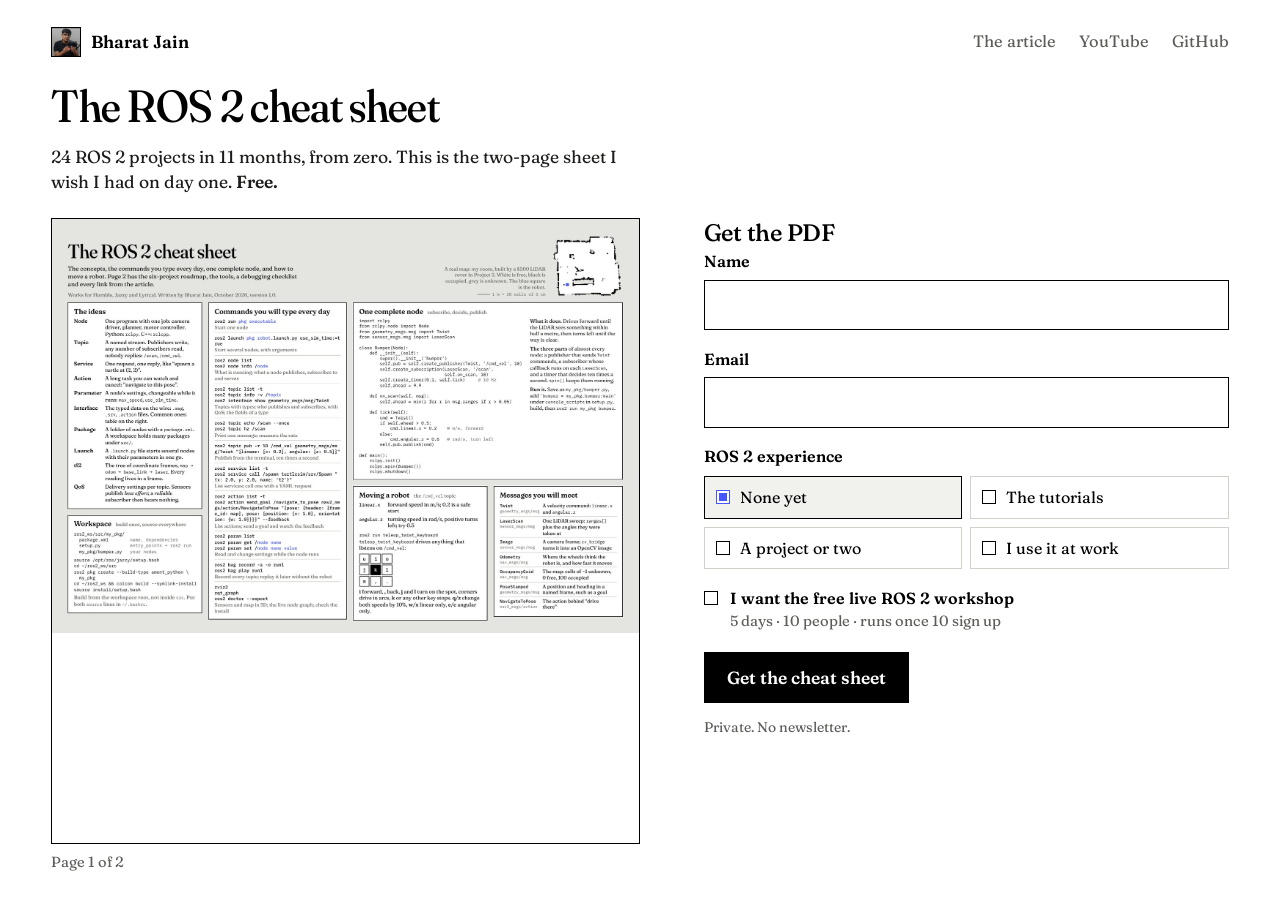
==== commit 7bed6bc3: "Cut landing page copy to the essentials Co-Authored-By: Claude Opus 5.5 (1M context) <noreply@anthro" ====
--- a/index.html
+++ b/index.html
@@ -32,44 +32,32 @@
 
   <section class="say">
     <h1>The ROS 2 cheat sheet</h1>
-    <p class="lead">Two pages to print and keep next to the keyboard: the ideas, the commands you type every day, one complete node, how to move a robot, the six-project roadmap from the article, a debugging checklist and every link.</p>
-
-    <dl class="honest">
-      <div>
-        <dt>What it is</dt>
-        <dd>The sheet I wish I had on day one, written after 24 ROS&nbsp;2 projects in eleven months, starting from zero. Free. A4, two sides, yours to print and share.</dd>
-      </div>
-      <div>
-        <dt>What it is not</dt>
-        <dd>A course, a newsletter or a funnel. Your details go into a private database and are used for one thing: telling you when the free live workshop happens, if you asked.</dd>
-      </div>
-    </dl>
+    <p class="lead">24 ROS&nbsp;2 projects in 11 months, from zero. This is the two-page sheet I wish I had on day one. <b>Free.</b></p>
 
     <figure class="sheet">
       <a href="assets/cheatsheet-p1.jpg" target="_blank" rel="noopener" title="Open page 1 at full size">
         <img src="assets/cheatsheet-p1.jpg" alt="Page one of the cheat sheet: the ideas, the everyday commands, one complete node, moving a robot, and the messages you will meet." width="1600" height="1131">
       </a>
-      <figcaption>Page 1 of 2. The map in the corner is my room, built by a $200 LiDAR rover in Project&nbsp;2.</figcaption>
+      <figcaption>Page 1 of 2</figcaption>
     </figure>
   </section>
 
   <section class="ask" aria-live="polite">
     <form id="signup" novalidate>
       <h2>Get the PDF</h2>
-      <p class="hint">Leave your details once. The download opens straight after.</p>
 
       <label class="field">
-        <span class="label">Your name</span>
+        <span class="label">Name</span>
         <input name="name" type="text" autocomplete="name" required maxlength="80">
       </label>
 
       <label class="field">
-        <span class="label">Best email <small>the one you actually read</small></span>
+        <span class="label">Email</span>
         <input name="email" type="email" autocomplete="email" inputmode="email" required maxlength="254">
       </label>
 
       <fieldset class="field">
-        <legend class="label">How much ROS&nbsp;2 have you done?</legend>
+        <legend class="label">ROS&nbsp;2 experience</legend>
         <div class="choices">
           <label><input type="radio" name="experience" value="new" checked><span>None yet</span></label>
           <label><input type="radio" name="experience" value="tutorials"><span>The tutorials</span></label>
@@ -80,7 +68,7 @@
 
       <label class="check">
         <input type="checkbox" name="workshop" value="yes">
-        <span><b>Tell me when the free live ROS&nbsp;2 workshop happens.</b> Five days, online, ten people, free. It runs once ten people are in; you get one email when the dates are set.</span>
+        <span><b>I want the free live ROS&nbsp;2 workshop</b><small class="sub">5 days · 10 people · runs once 10 sign up</small></span>
       </label>
 
       <!-- bots fill this in; people never see it -->
@@ -88,12 +76,12 @@
 
       <p class="error" id="form-error" role="alert" hidden></p>
       <button type="submit" id="submit">Get the cheat sheet</button>
-      <p class="fine">Stored in a private database. No newsletter, nothing shared. Want your row gone? <a href="https://x.com/BharatJain8873" data-link="x">Message me</a> and it is deleted the same day.</p>
+      <p class="fine">Private. No newsletter.</p>
     </form>
 
     <div id="done" class="done" hidden tabindex="-1">
       <h2 id="done-title">Thanks. Here is your sheet.</h2>
-      <p id="done-note">Print it double-sided, landscape, and keep it next to the keyboard.</p>
+      <p id="done-note"></p>
       <a id="download" class="button" href="assets/ros2-cheatsheet.pdf" download="ros2-cheatsheet.pdf">Download the PDF</a>
       <p class="fine" id="done-fine"></p>
     </div>
--- a/styles.css
+++ b/styles.css
@@ -110,3 +110,6 @@
   body{overflow:visible}
   .ask,.top nav{display:none}
 }
+
+.check .sub{display:block;margin-top:2px;font-size:.92em}
+#done-note:empty{display:none}
